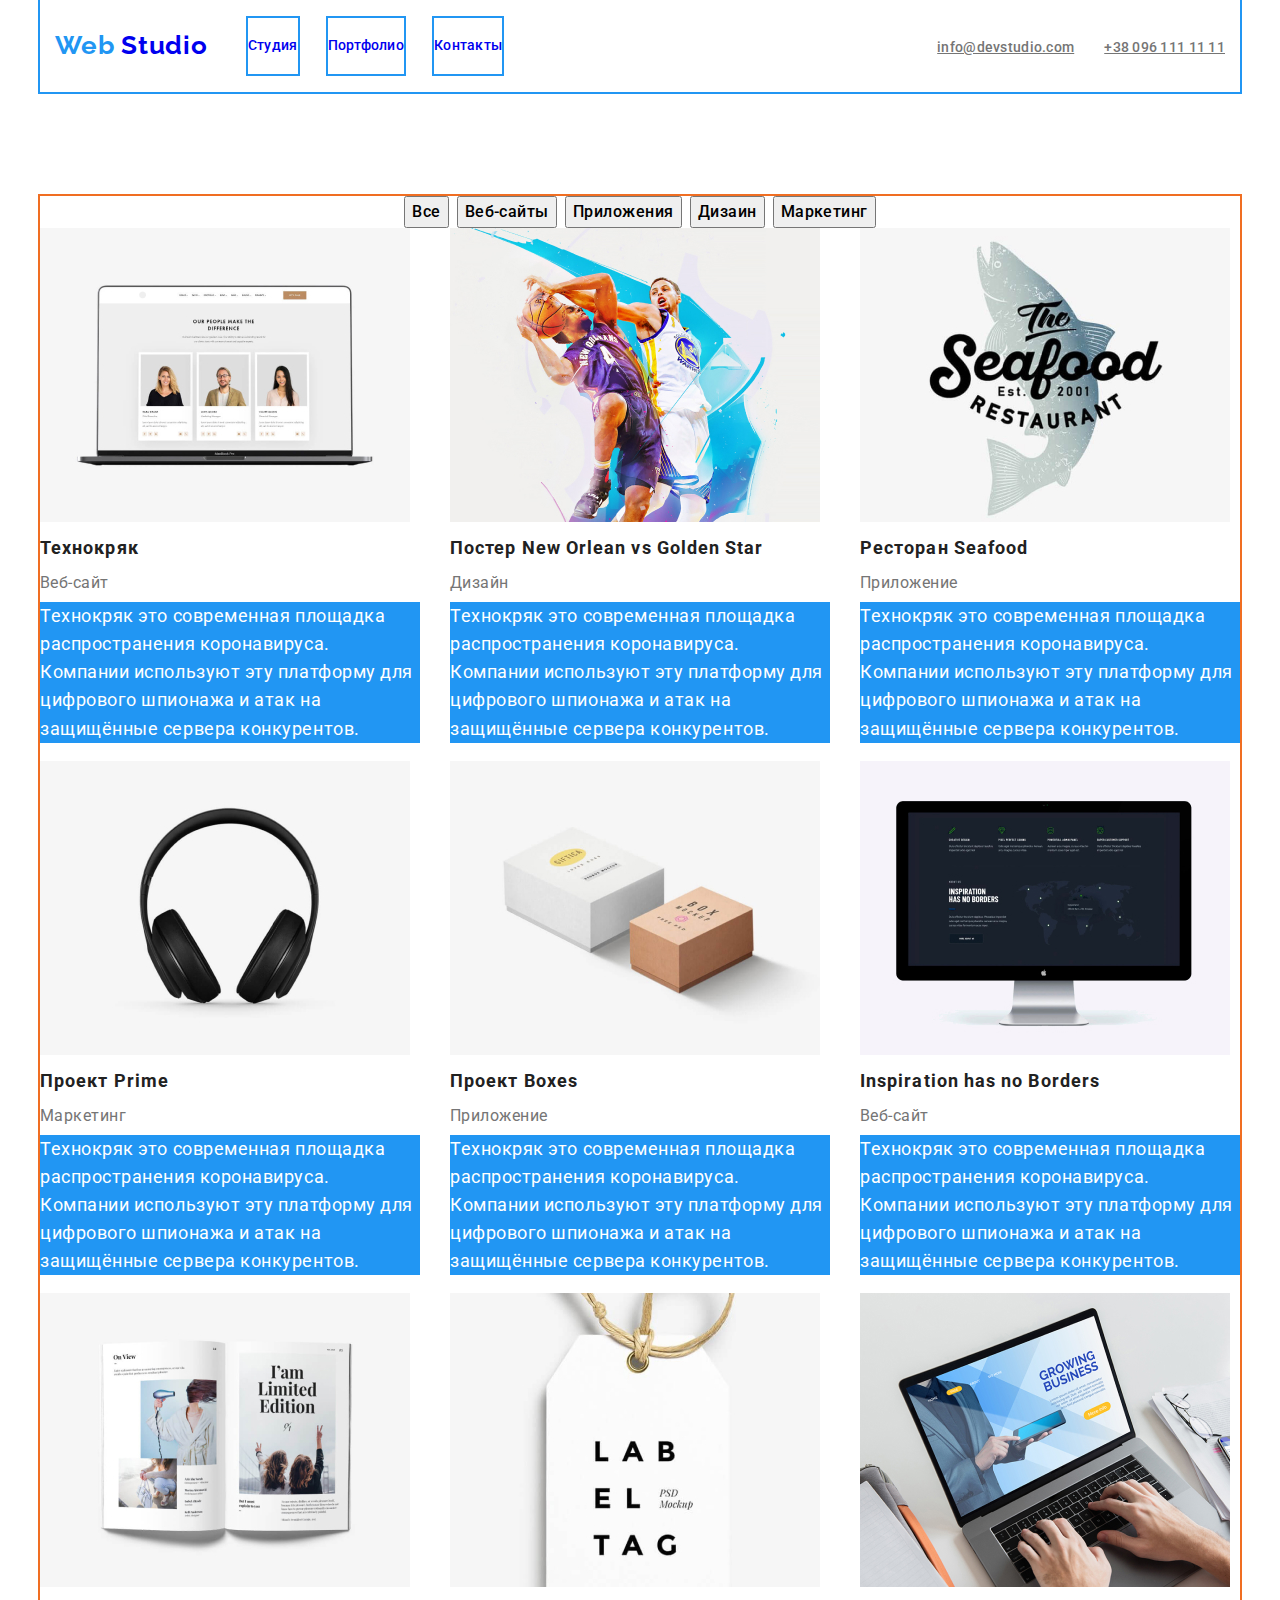
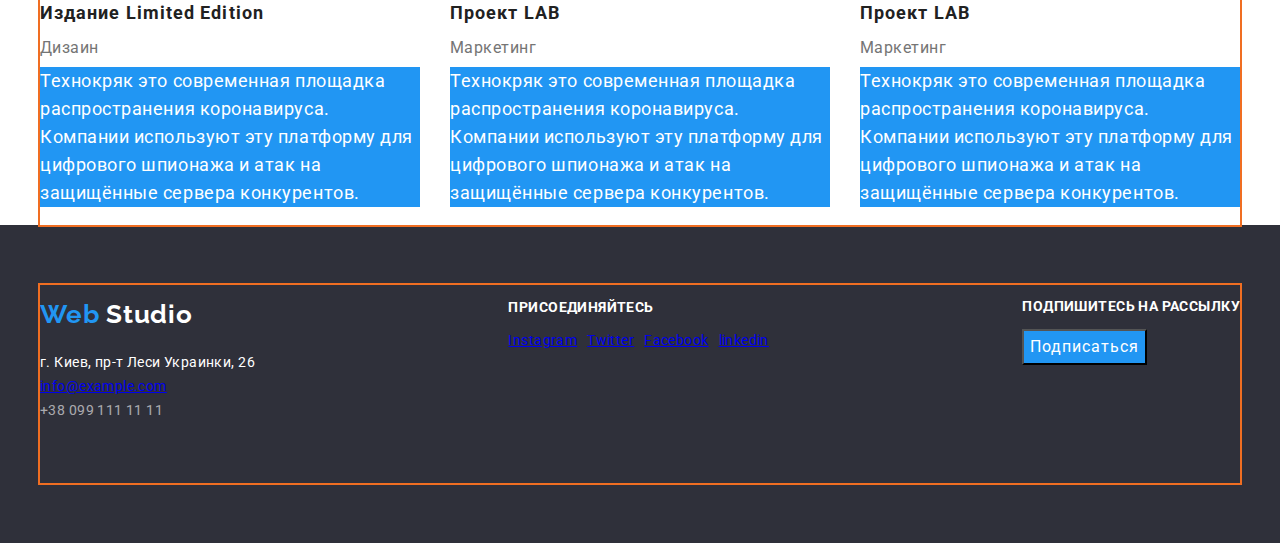
==== portfolio.html @ 477f518a "+" ====
<!DOCTYPE html>
<html lang="ru">
  <head>
    <meta charset="UTF-8" />
    <meta name="viewport" content="width=, initial-scale=1.0" />
    <title>Портфолио</title>
    <link rel="stylesheet" href="./css/portfoliostyles.css" />
    <link rel="stylesheet" href="./css/normalize.css" />
    <link
      href="https://fonts.googleapis.com/css2?family=Raleway:wght@400;700&family=Roboto:wght@400;500;700&display=swap"
      rel="stylesheet"
    />
  </head>
  <body>
    <!--Шапка сайта-->
    <header class="container-heder">
      <div class="main-nav">
        <nav class="nav">
          <p>
            <a href="/index.html" class="logo"><span class="logo-part">Web </span>Studio</a>
          </p>
          <ul class="menu-items flex-nav">
            <li><a href="index.html" class="menu-link">Студия</a></li>
            <li><a href="portfolio.html" class="menu-link">Портфолио</a></li>
            <li><a href="#" class="menu-link">Контакты</a></li>
          </ul>
        </nav>
        <ul class="menu-items">
          <li>
            <a class="menu-item" href="mailto:info@devstudio.com">info@devstudio.com</a>
          </li>
          <li>
            <a class="menu-item" href="tell:+380961111111">+38 096 111 11 11</a>
          </li>
        </ul>
      </div>
      
    </header>
    <!--Портфолио-->
    <main>
      <section class="section">
        <h1 class="caption">Портфолио</h1>
        <div class="container">
             <ul class="menu-button container-filter">
                <li><button class="btn" type="button">Все</button></li>
                <li><button class="btn" type="button">Веб-сайты</button></li>
                <li><button class="btn" type="button">Приложения</button></li>
                <li><button class="btn" type="button">Дизаин</button></li>
                <li><button class="btn" type="button">Маркетинг</button></li>
                </ul>
  
          <ul class="container-list">
            <li class="container-li">
              <a href="#"><img src="./images/img1.jpg" alt="фото1 специалистов" width="370" /></a>
              <h2 class="title">Технокряк</h2>
              <p class="subtitle">Веб-сайт</p>
              <p class="text">
                Технокряк это современная площадка распространения коронавируса.
                Компании используют эту платформу для цифрового шпионажа и атак на
                защищённые сервера конкурентов.
              </p>
            </li>
            <li class="container-li">
              <a href="#"><img src="./images/img2.jpg" alt="фото2 баскетболисты" width="370" /></a>
              <h2 class="title">Постер New Orlean vs Golden Star</h2>
              <p class="subtitle">Дизайн</p>
              <p class="text">
                Технокряк это современная площадка распространения коронавируса.
                Компании используют эту платформу для цифрового шпионажа и атак на
                защищённые сервера конкурентов.
              </p>
            </li>
            <li class="container-li">
              <a href="#"><img src="./images/img3.jpg" alt="фото3 seafood" width="370" /></a>
              <h2 class="title">Ресторан Seafood</h2>
              <p class="subtitle">Приложение</p>
              <p class="text">
                Технокряк это современная площадка распространения коронавируса.
                Компании используют эту платформу для цифрового шпионажа и атак на
                защищённые сервера конкурентов.
              </p></a>
            </li>
            <li class="container-li">
              <img src="./images/img4.jpg" alt="фото4 наушники" width="370" />
              <h2 class="title">Проект Prime</h2>
              <p class="subtitle">Маркетинг</p>
              <p class="text">
                Технокряк это современная площадка распространения коронавируса.
                Компании используют эту платформу для цифрового шпионажа и атак на
                защищённые сервера конкурентов.
              </p>
            </li>
            <li class="container-li">
              <img src="./images/img5.jpg" alt="фото5 две коробки" width="370" />
              <h2 class="title">Проект Boxes</h2>
              <p class="subtitle">Приложение</p>
              <p class="text">
                Технокряк это современная площадка распространения коронавируса.
                Компании используют эту платформу для цифрового шпионажа и атак на
                защищённые сервера конкурентов.
              </p>
            </li>
            <li class="container-li">
              <img src="./images/img6.jpg" alt="фото6 открыт сайт на мониторе" width="370" />
              <h2 class="title">Inspiration has no Borders</h2>
              <p class="subtitle">Веб-сайт</p>
              <p class="text">
                Технокряк это современная площадка распространения коронавируса.
                Компании используют эту платформу для цифрового шпионажа и атак на
                защищённые сервера конкурентов.
              </p>
            </li>
            <li class="container-li">
              <img src="./images/img7.jpg" alt="журнал Limited Edition" width="370" />
              <h2 class="title">Издание Limited Edition</h2>
              <p class="subtitle">Дизаин</p>
              <p class="text">
                Технокряк это современная площадка распространения коронавируса.
                Компании используют эту платформу для цифрового шпионажа и атак на
                защищённые сервера конкурентов.
              </p>
            </li>
        
            <li class="container-li">
              <img src="./images/img8.jpg" alt="реклама" width="370" />
              <h2 class="title">Проект LAB</h2>
              <p class="subtitle">Маркетинг</p>
              <p class="text">
                Технокряк это современная площадка распространения коронавируса.
                Компании используют эту платформу для цифрового шпионажа и атак на
                защищённые сервера конкурентов.
              </p>
            </li>
            <li class="container-li">
              <img src="./images/img9.jpg" alt="открыт ноутбук" width="370" />
              <h2 class="title">Проект LAB</h2>
              <p class="subtitle">Маркетинг</p>
              <p class="text">
                Технокряк это современная площадка распространения коронавируса.
                Компании используют эту платформу для цифрового шпионажа и атак на
                защищённые сервера конкурентов.
              </p>
            </li>
          </ul>
        
        </div>
      </section>
            
    </main>
    <!--Подвал-->
    <footer class="footer">
      <div class="container">
            <div class="footer-blok">
              <p>
                <a href="/index.html" class="logo-footer"><span class="logo-footerpart">Web </span>Studio</a></p>
              <address class="address">
                <ul class="block-padding">
                  <li class="contacts"><a href=""></a>г. Киев, пр-т Леси Украинки, 26</li>
                  <li class="contacts-item"><a href="mailto:info@example.com">info@example.com</a></li>
                  <li class="contacts-item"><a href="tel:+380991111111"></a>+38 099 111 11 11</li>
                </ul>
              </address>
            </div>
            <div class="footer-blok">
              <p class="heder-social">присоединяйтесь</p>
              <ul class="footer-social block-padding">
                <li class="link-items">
                  <a href="www.instagram.com" aria-label="ссылка на инстаграм">Instagram</a>
                </li>
                <li class="link-items">
                  <a href="www.twitter.com " aria-label="ссылка на Твитер">Twitter</a>
                </li>
                <li class="link-items">
                  <a href="www.facebook.com " aria-label="ссылка на Фейсбук">Facebook</a>
                </li>
                <li class="link-items">
                  <a href="www.linkedin.com" aria-label="ссылка на Линкен дин">linkedin</a>
                </li>
              </ul>
            </div>
            <div class="footer-blok">
              <p class="aside">Подпишитесь на рассылку</p>
              <button class="button">Подписаться</button>
            </div>
      </div>   
    </footer>
  </body>
</html>
---- css/portfoliostyles.css ----
html {
  box-sizing: border-box;
}
*,
*::before,
*::after{
  box-sizing: inherit;
}

h1,
h2,
h3 {
  margin-top: 0;
  margin-bottom: 0;
}

/*навигация*/
 .container-heder {
  width: 1200px;
  padding: 0 15px;
  margin: 0 auto;
  outline: 2px solid #2196f3;
  
}
.nav {
  display: flex;
  align-items: center;
}
.main-nav {
  display: flex;
  align-items: center;
}
.menu-items{
    display: flex;
    align-items: center;
    margin-left: auto;
    list-style: none;
}

.flex-nav {
    display: flex;
}
.flex-nav li + li {
 margin-left: 50px;
}
.flex-nav li {
outline: 2px solid #2196f3;
}
.menu-link {
  display: block;
  padding-top: 20px;
  padding-bottom: 20px;
  }

  .menu-items {
    display: flex;
      }
  .menu-items li + li {
 margin-left: 30px;
  }
  .menu-button li + li {
    margin-left: 8px;
    list-style: none;

  
  }
  
 /*.menu-main{
   display: flex;
   list-style: none;
 }
  .menu-main li + li {
 margin-left: 30px;
}


/*<!--Флекс оформление-->*/
.container {
  width: 1200px;
  margin-left: auto;
  margin-right: auto;
  outline: 2px solid #f06e22;
}
   
.section {
  /*padding: 94px 0;
  background-color: rgb(195, 226, 187); */
}

.container-filter {
  display: flex;
  justify-content: center;
  margin-bottom: 50px;
  list-style: none;
 margin: 0;
padding: 0;
  

}
.button:not(:last-child) {
  margin-right: 8px
  border-radius: 4px;
}
/*блоки*/

.container-list {
  display: flex;
  flex-wrap: wrap;
  margin: 0;
  padding: 0;
}
.container-li {
  display: block;
 margin-right: 30px;
  width: calc((100% - 60px) / 3); 
 /* width: 370px;
   margin-right: 30px; 
  /*margin-bottom: 30px;*/
   
}
.container-li:nth-child(3n+0) {
  margin-right: 0;
}
/*футер*/
.footer {
  background-color: #2f303a;
  padding: 60px 0;}

.footer > .container {
  display: flex;
  justify-content: space-between;
}
.footer-block > a.logo {
    display: inline-block;
    margin-top: 60px;
  }

.address {
  margin-top: 20px;
    margin-bottom: 60px;
    list-style: none;
}

.address .contacts {
  color: var(--part-txt-color);
  list-style: none;
  margin-top: 9px;
  padding: 0;
}
.block-padding{
  padding-left: 0;
  padding-right: 0;
}

.footer-block >.heder-social{
  display: flex;
  justify-content: space-evenly;
  text-transform: uppercase;
  font-size: 14px;
  margin-top: 72px;
  margin-bottom: 20px;
}

.footer-social  {
  display: flex;
   list-style: none;

}
.link-items:not(:last-child) {
    margin-right: 10px;
  }


:root {
   --main-txt-color: #212121;
   --part-txt-color: #ffffff;
  --accent-color: #2196f3;
  --accent-bg-color: #2196f3;
  --main-bg-color: #ffffff;
  --sec-txt-color: #757575;
  --features-bg-color: #f5f4fa;
  --footer-bg-color: #2f303a;
}


body {
  font-family: "Roboto", sans-serif;
  font-size: 18px;
  line-height: 1.56;
  letter-spacing: 0.03em;
  color: var(--main-txt-color);
  background: var(--main-bg-color);
}
.caption {
  color: var(--part-txt-color);
;
}
.logo{
font-family: "Raleway", sans-serif;
font-style: normal;
font-weight: bold;
font-size: 26px;
line-height: 1.19;
letter-spacing: 0.03em;
text-decoration: none;
}
.logo-part {
  color: var(--accent-color);
}

.menu-link {
  font-style: normal;
  font-weight: 500;
  font-size: 14px;
  line-height: 1.14;
  letter-spacing: 0.02em;
  text-decoration: none;
}
.menu-list {
  list-style: none;
}
.menu-item {
font-style: normal;
font-weight: 500;
font-size: 14px;
line-height: 1.14px;
letter-spacing: 0.02em; 
color: var(--sec-txt-color);
  }
  .menu-item:focus,
  .menu-item:hover {
  color:  var(--accent-color);
  }

.menu-link:focus,
.menu-link:hover {
  color:  var(--accent-color);
  }
.btn:hover,
 .btn:focus{background:var(--accent-bg-color);
color: var(--features-bg-color);}


  .btn{
font-style: normal;
font-weight: 500;
font-size: 16px;
line-height: 1.62;
text-align: center;
letter-spacing: 0.03em;
}


.title {
font-style: normal;
font-weight: bold;
font-size: 18px;
line-height: 2;
letter-spacing: 0.06em;
text-decoration: none;
}
.subtitle {
font-style: normal;
font-weight: normal;
font-size: 16px;
line-height: 1.88px;
letter-spacing: 0.03em;
color: var(--sec-txt-color);
text-decoration: none;

}
.text { 
font-style: normal;
font-weight: normal;
font-size: 18px;
line-height: 1.56;
letter-spacing: 0.03em;
text-decoration: none;
color: var(--part-txt-color);
background: var(--accent-bg-color)

}
.footer{
font-style: normal;
font-weight: normal;
font-size: 14px;
line-height: 1.71;
letter-spacing: 0.03em;
background:var(--footer-bg-color);
} 

.logo-footer{
font-family: "Raleway", sans-serif;
font-style: normal;
font-weight: bold;
font-size: 26px;
line-height: 1.19;
letter-spacing: 0.03em;
text-decoration: none;
color:var(--part-txt-color)
}
.logo-footerpart {
  color: var(--accent-color);
}

.contacts {
font-style: normal;
color:var(--part-txt-color);
}

.contacts-item {
  text-decoration: none;
    list-style: none;
  font-style: normal;
  color: rgba(255, 255, 255, 0.6);
}

.heder-social{
font-family: Roboto;
font-style: normal;
font-weight: bold;
font-size: 14px;
line-height: 16px;
letter-spacing: 0.03em;
text-transform: uppercase;
color: var(--part-txt-color);
}

.aside {
font-weight: bold;
line-height: 1.14;
text-transform: uppercase;
color: var(--part-txt-color);
}

.button {
 font-size: 16px;
line-height: 1.87;
display: flex;
align-items: center;
text-align: center;
letter-spacing: 0.06em;
color: var(--part-txt-color);
background:var(--accent-bg-color);
}
.button:focus,
.button:hover
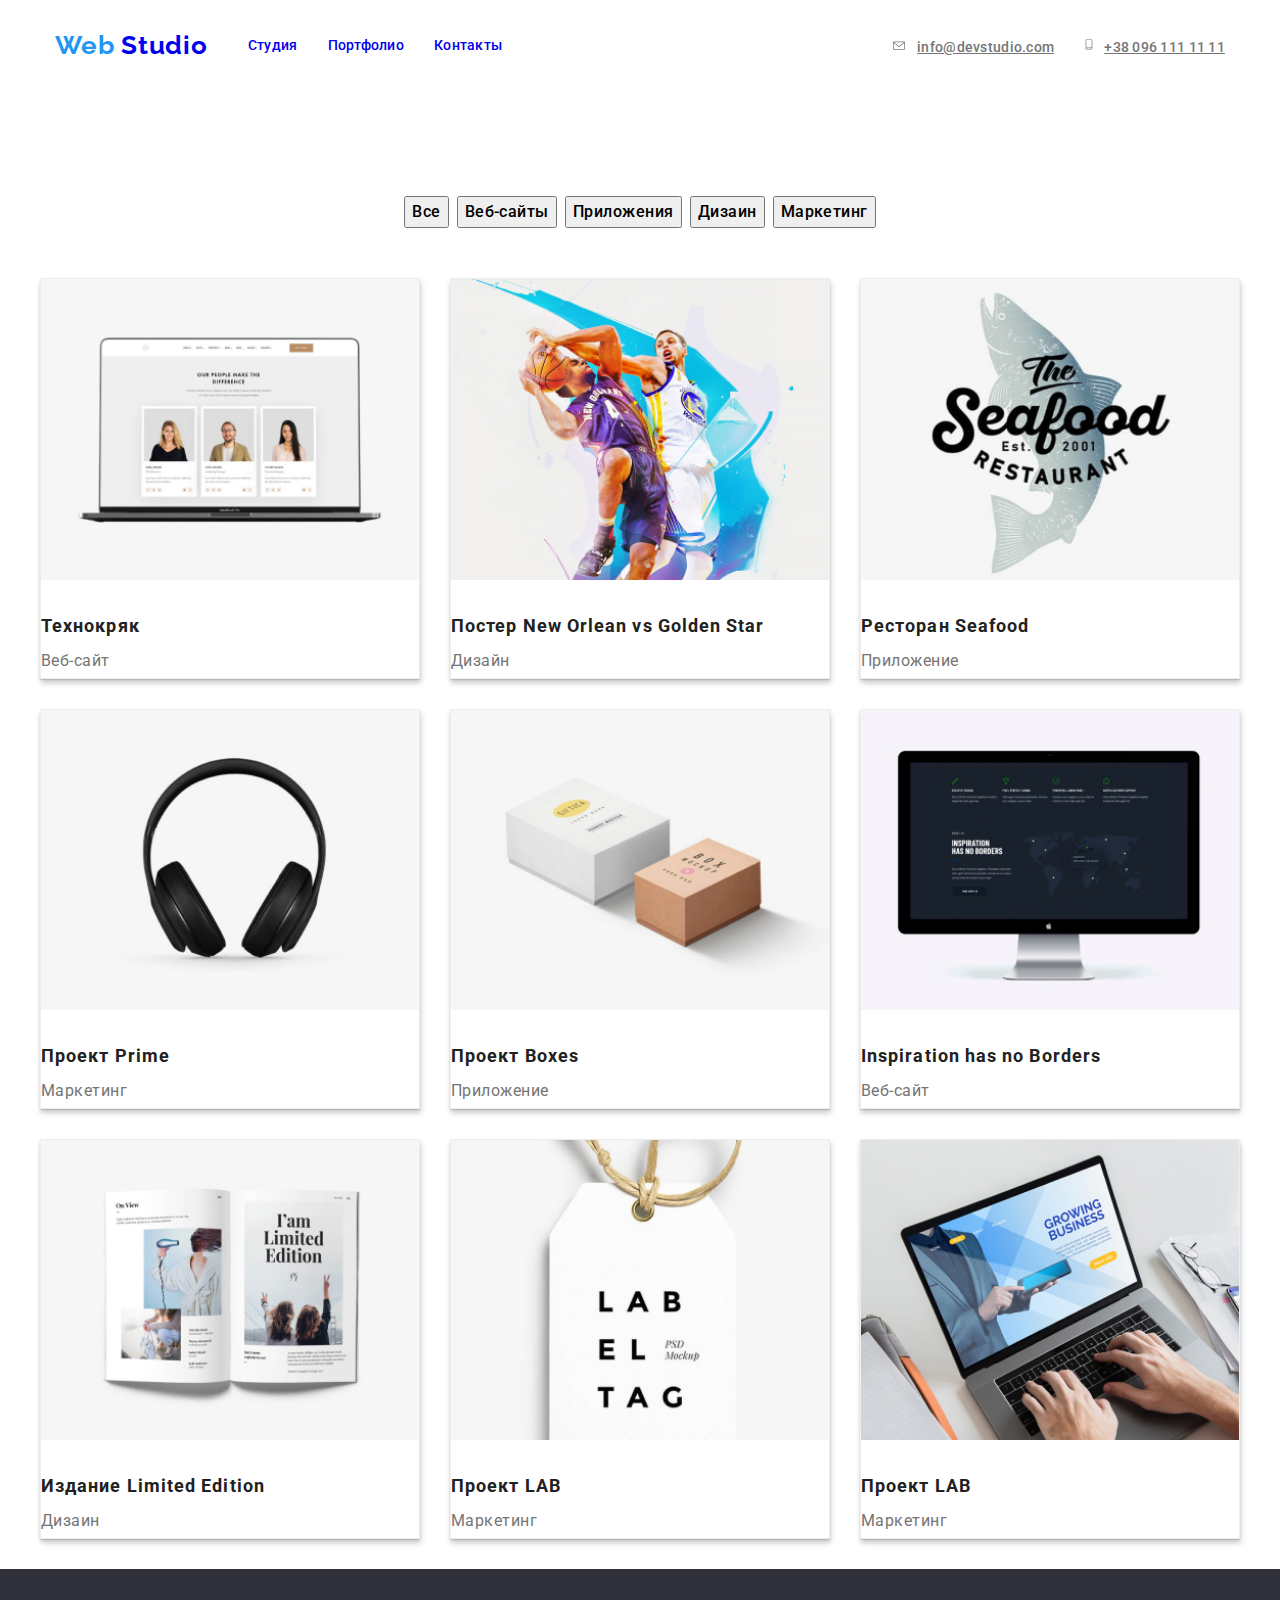
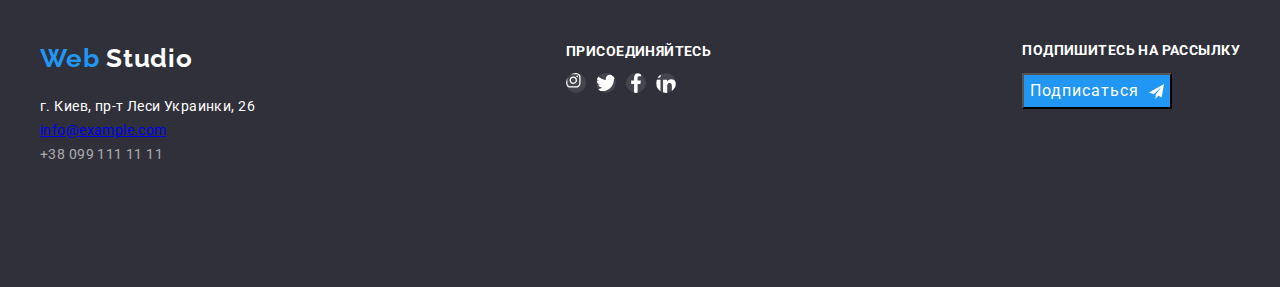
==== commit dd07931c: "+" ====
--- a/portfolio.html
+++ b/portfolio.html
@@ -27,12 +27,24 @@
         </nav>
         <ul class="menu-items">
           <li>
-            <a class="menu-item" href="mailto:info@devstudio.com">info@devstudio.com</a>
-          </li>
-          <li>
-            <a class="menu-item" href="tell:+380961111111">+38 096 111 11 11</a>
-          </li>
+            <a class="menu-item " href="mailto:info@devstudio.com"
+           >
+           <svg class="icon-mail"  width="16" height="12">
+             <use href="./images/дз4/sprite.svg#icon-envelope"></use>
+           </svg>info@devstudio.com
+           </a>
+         
+       </li>
+       <li>
+         <a class="menu-item" href="tell:+380961111111">
+           <svg class="icon-smartphone"  width="10" height="15">
+             <use href="./images/дз4/sprite.svg#icon-smartphone"></use>
+           </svg>+38 096 111 11 11
+         </a>
+       </li>
+
         </ul>
+        
       </div>
       
     </header>
@@ -51,17 +63,19 @@
   
           <ul class="container-list">
             <li class="container-li">
-              <a href="#"><img src="./images/img1.jpg" alt="фото1 специалистов" width="370" /></a>
+              <a href="#"><img src="./images/img1.jpg" alt="фото1 специалистов" width="100%" /></a>
+              <div class="block-text"></div>
               <h2 class="title">Технокряк</h2>
               <p class="subtitle">Веб-сайт</p>
-              <p class="text">
-                Технокряк это современная площадка распространения коронавируса.
-                Компании используют эту платформу для цифрового шпионажа и атак на
-                защищённые сервера конкурентов.
-              </p>
-            </li>
-            <li class="container-li">
-              <a href="#"><img src="./images/img2.jpg" alt="фото2 баскетболисты" width="370" /></a>
+               <p class="text">
+                Технокряк это современная площадка распространения коронавируса.
+                Компании используют эту платформу для цифрового шпионажа и атак на
+                защищённые сервера конкурентов.
+              </p>
+                          
+            </li>
+            <li class="container-li">
+              <a href="#"><img src="./images/img2.jpg" alt="фото2 баскетболисты" width="100%" /></a>
               <h2 class="title">Постер New Orlean vs Golden Star</h2>
               <p class="subtitle">Дизайн</p>
               <p class="text">
@@ -71,7 +85,7 @@
               </p>
             </li>
             <li class="container-li">
-              <a href="#"><img src="./images/img3.jpg" alt="фото3 seafood" width="370" /></a>
+              <a href="#"><img src="./images/img3.jpg" alt="фото3 seafood" width="100%" /></a>
               <h2 class="title">Ресторан Seafood</h2>
               <p class="subtitle">Приложение</p>
               <p class="text">
@@ -81,7 +95,7 @@
               </p></a>
             </li>
             <li class="container-li">
-              <img src="./images/img4.jpg" alt="фото4 наушники" width="370" />
+              <img src="./images/img4.jpg" alt="фото4 наушники" width="100%" />
               <h2 class="title">Проект Prime</h2>
               <p class="subtitle">Маркетинг</p>
               <p class="text">
@@ -91,7 +105,7 @@
               </p>
             </li>
             <li class="container-li">
-              <img src="./images/img5.jpg" alt="фото5 две коробки" width="370" />
+              <img src="./images/img5.jpg" alt="фото5 две коробки" width="100%" />
               <h2 class="title">Проект Boxes</h2>
               <p class="subtitle">Приложение</p>
               <p class="text">
@@ -101,7 +115,7 @@
               </p>
             </li>
             <li class="container-li">
-              <img src="./images/img6.jpg" alt="фото6 открыт сайт на мониторе" width="370" />
+              <img src="./images/img6.jpg" alt="фото6 открыт сайт на мониторе" width="100%" />
               <h2 class="title">Inspiration has no Borders</h2>
               <p class="subtitle">Веб-сайт</p>
               <p class="text">
@@ -111,7 +125,7 @@
               </p>
             </li>
             <li class="container-li">
-              <img src="./images/img7.jpg" alt="журнал Limited Edition" width="370" />
+              <img src="./images/img7.jpg" alt="журнал Limited Edition" width="100%" />
               <h2 class="title">Издание Limited Edition</h2>
               <p class="subtitle">Дизаин</p>
               <p class="text">
@@ -122,7 +136,7 @@
             </li>
         
             <li class="container-li">
-              <img src="./images/img8.jpg" alt="реклама" width="370" />
+              <img src="./images/img8.jpg" alt="реклама" width="100%" />
               <h2 class="title">Проект LAB</h2>
               <p class="subtitle">Маркетинг</p>
               <p class="text">
@@ -132,7 +146,7 @@
               </p>
             </li>
             <li class="container-li">
-              <img src="./images/img9.jpg" alt="открыт ноутбук" width="370" />
+              <img src="./images/img9.jpg" alt="открыт ноутбук" width="100%" />
               <h2 class="title">Проект LAB</h2>
               <p class="subtitle">Маркетинг</p>
               <p class="text">
@@ -165,22 +179,36 @@
               <p class="heder-social">присоединяйтесь</p>
               <ul class="footer-social block-padding">
                 <li class="link-items">
-                  <a href="www.instagram.com" aria-label="ссылка на инстаграм">Instagram</a>
-                </li>
-                <li class="link-items">
-                  <a href="www.twitter.com " aria-label="ссылка на Твитер">Twitter</a>
-                </li>
-                <li class="link-items">
-                  <a href="www.facebook.com " aria-label="ссылка на Фейсбук">Facebook</a>
-                </li>
-                <li class="link-items">
-                  <a href="www.linkedin.com" aria-label="ссылка на Линкен дин">linkedin</a>
+                  <a href="soc-footer">
+                    <svg class="icon-soc-footer"  width="20" height="20" >
+                      <use href="./images/дз4/sprite.svg#icon-instagram"></use>
+                    </svg>
+                  </a>
+                </li>
+                <li class="link-items">
+                  <a href="soc-footer">
+                    <svg class="icon-soc-footer"  width="20" height="20" >
+                      <use href="./images/дз4/sprite.svg#icon-tvitter"></use>
+                    </svg>
+                </li>
+                <li class="link-items">
+                  <a href="social-footer">
+                    <svg class="icon-soc-footer"  width="20" height="20" >
+                      <use href="./images/дз4/sprite.svg#icon-facebook"></use>
+                    </svg>
+                </li>
+                <li class="link-items">
+                  <a href="soc-footer">
+                    <svg class="icon-soc-footer"  width="20" height="20" >
+                      <use href="./images/дз4/sprite.svg#icon-linkedin"></use>
+                    </svg>
+                  </a>
                 </li>
               </ul>
             </div>
             <div class="footer-blok">
               <p class="aside">Подпишитесь на рассылку</p>
-              <button class="button">Подписаться</button>
+              <button class="button fly">Подписаться</button>
             </div>
       </div>   
     </footer>
--- a/css/portfoliostyles.css
+++ b/css/portfoliostyles.css
@@ -1,3 +1,91 @@
+
+/*домашнее задание 4*/
+/*контакты в шапке*/
+
+.menu-item {
+  color: #757575;
+ fill: #757575;
+}
+
+.menu-item:focus,
+.menu-item:hover {
+ color:  #2196f3;
+ fill:  #2196f3;
+}
+
+
+ .icon-mail {
+ margin-right: 10px;
+ width: 16px;
+ height: 12px;
+ fill: currentColor;
+ }
+
+
+ .icon-smartphone{
+ margin-right: 10px;
+ width: 10px;
+ height: 15px;
+ fill: currentColor;
+ }
+
+
+/*Портфолио*/
+.container-li {
+margin-bottom: 30px;
+border: 1px solid #EEEEEE;
+box-shadow: 0px 1px 1px rgba(0, 0, 0, 0.12), 0px 4px 4px rgba(0, 0, 0, 0.06), 1px 4px 6px rgba(0, 0, 0, 0.16)
+}
+
+
+.img {
+  display: block;
+  max-width: 100%;
+  height: auto;
+}
+
+/*соцсети футер*/
+.soc-footer{
+  display: flex;
+width: 44px;
+height: 44px;
+}
+
+
+.icon-soc-footer {
+  background-color: rgba(255, 255, 255, 0.1);
+  fill: #ffffff;
+  border-radius: 50%;
+  justify-content: center;
+  align-items: center;
+}
+
+.icon-soc-footer:hover,
+.icon-soc-footer:focus {
+background-color: var(--accent-color);
+}
+/*кнопка футер*/
+ .fly::after {
+   display:inline-block;
+   content: "";
+   width: 15px;
+   height: 15px;
+   margin-left: 10px;
+   background-image: url(../images/дз4/fly.svg);
+   background-size: contain;
+   background-repeat: no-repeat;
+   background-position: right;
+  
+ }
+ 
+
+
+
+
+
+
+
+
 html {
   box-sizing: border-box;
 }
@@ -19,7 +107,7 @@
   width: 1200px;
   padding: 0 15px;
   margin: 0 auto;
-  outline: 2px solid #2196f3;
+  /*outline: 2px solid #2196f3;*/
   
 }
 .nav {
@@ -44,7 +132,7 @@
  margin-left: 50px;
 }
 .flex-nav li {
-outline: 2px solid #2196f3;
+/*outline: 2px solid #2196f3;*/
 }
 .menu-link {
   display: block;
@@ -79,7 +167,7 @@
   width: 1200px;
   margin-left: auto;
   margin-right: auto;
-  outline: 2px solid #f06e22;
+  /*outline: 2px solid #f06e22;*/
 }
    
 .section {
@@ -90,10 +178,9 @@
 .container-filter {
   display: flex;
   justify-content: center;
-  margin-bottom: 50px;
   list-style: none;
- margin: 0;
-padding: 0;
+  margin: 0;
+  padding: 0;
   
 
 }
@@ -108,6 +195,7 @@
   flex-wrap: wrap;
   margin: 0;
   padding: 0;
+  margin-top: 50px;
 }
 .container-li {
   display: block;
@@ -258,6 +346,7 @@
 line-height: 2;
 letter-spacing: 0.06em;
 text-decoration: none;
+padding-top: 20px;
 }
 .subtitle {
 font-style: normal;
@@ -270,6 +359,7 @@
 
 }
 .text { 
+  display: none;
 font-style: normal;
 font-weight: normal;
 font-size: 18px;
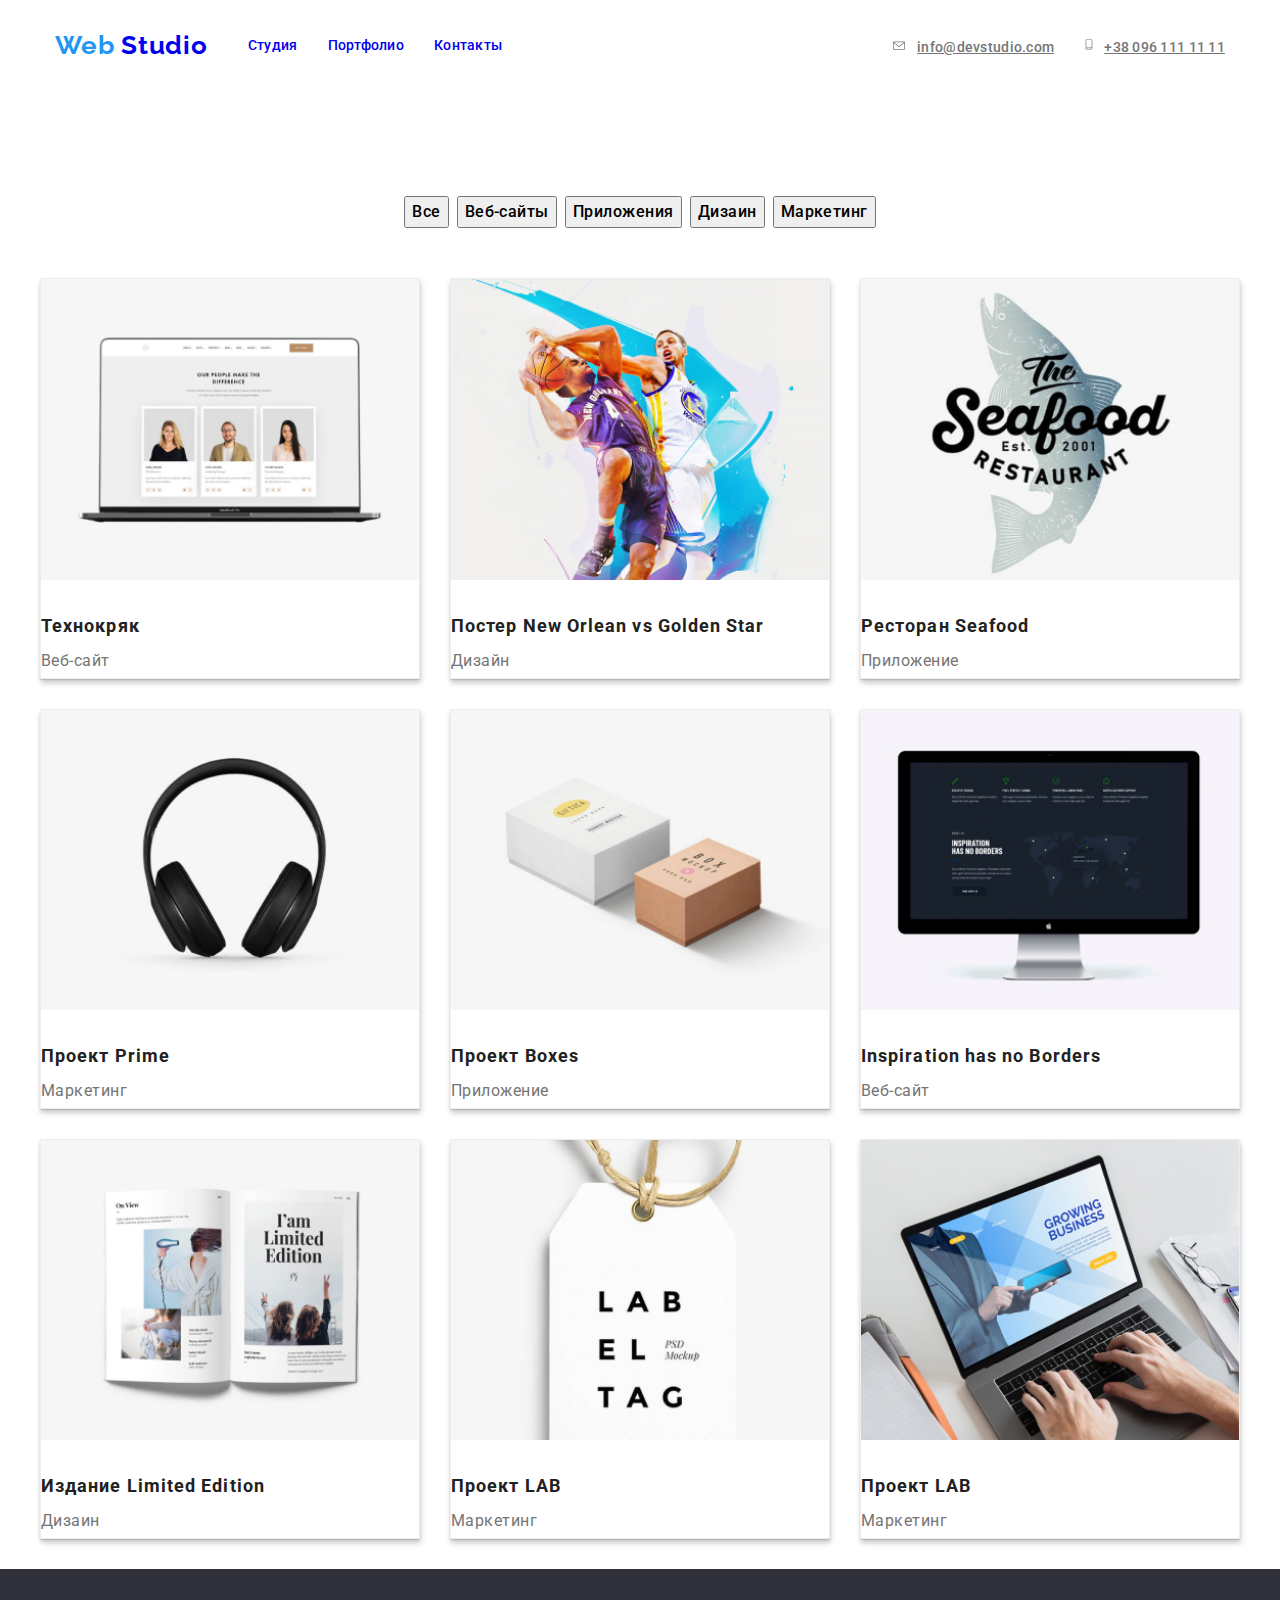
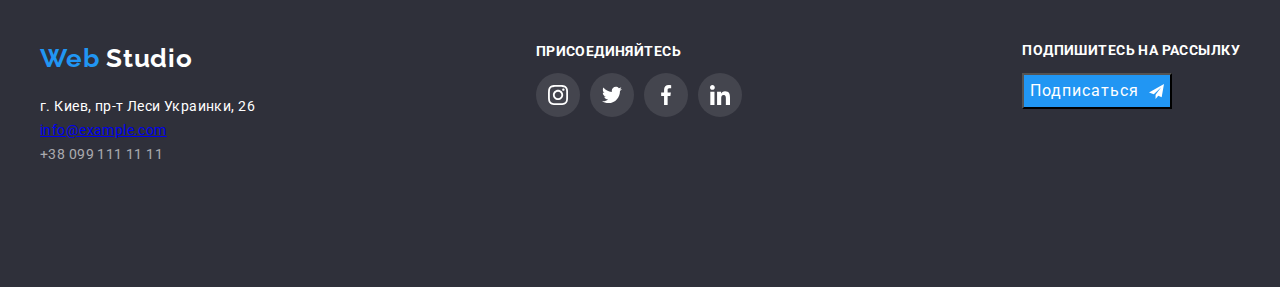
==== commit c780c315: "иконки соцсети в футере" ====
--- a/portfolio.html
+++ b/portfolio.html
@@ -179,26 +179,28 @@
               <p class="heder-social">присоединяйтесь</p>
               <ul class="footer-social block-padding">
                 <li class="link-items">
-                  <a href="soc-footer">
+                  <a href="#" class="soc-footer">
                     <svg class="icon-soc-footer"  width="20" height="20" >
                       <use href="./images/дз4/sprite.svg#icon-instagram"></use>
                     </svg>
                   </a>
                 </li>
                 <li class="link-items">
-                  <a href="soc-footer">
+                  <a href="#" class="soc-footer">
                     <svg class="icon-soc-footer"  width="20" height="20" >
                       <use href="./images/дз4/sprite.svg#icon-tvitter"></use>
                     </svg>
-                </li>
-                <li class="link-items">
-                  <a href="social-footer">
+                  </a>
+                </li>
+                <li class="link-items">
+                  <a href="" class="soc-footer">
                     <svg class="icon-soc-footer"  width="20" height="20" >
                       <use href="./images/дз4/sprite.svg#icon-facebook"></use>
                     </svg>
-                </li>
-                <li class="link-items">
-                  <a href="soc-footer">
+                  </a>
+                </li>
+                <li class="link-items">
+                  <a href="" class="soc-footer">
                     <svg class="icon-soc-footer"  width="20" height="20" >
                       <use href="./images/дз4/sprite.svg#icon-linkedin"></use>
                     </svg>
--- a/css/portfoliostyles.css
+++ b/css/portfoliostyles.css
@@ -44,26 +44,26 @@
   height: auto;
 }
 
+
 /*соцсети футер*/
-.soc-footer{
-  display: flex;
-width: 44px;
-height: 44px;
-}
-
-
-.icon-soc-footer {
+.soc-footer {
+  
+  justify-content: center;
+  align-items: center;
+  display: flex;
+  width: 44px;
+  height: 44px;
   background-color: rgba(255, 255, 255, 0.1);
   fill: #ffffff;
   border-radius: 50%;
-  justify-content: center;
-  align-items: center;
-}
-
-.icon-soc-footer:hover,
-.icon-soc-footer:focus {
+}
+
+.soc-footer:hover,
+.soc-footer:focus {
 background-color: var(--accent-color);
 }
+
+
 /*кнопка футер*/
  .fly::after {
    display:inline-block;
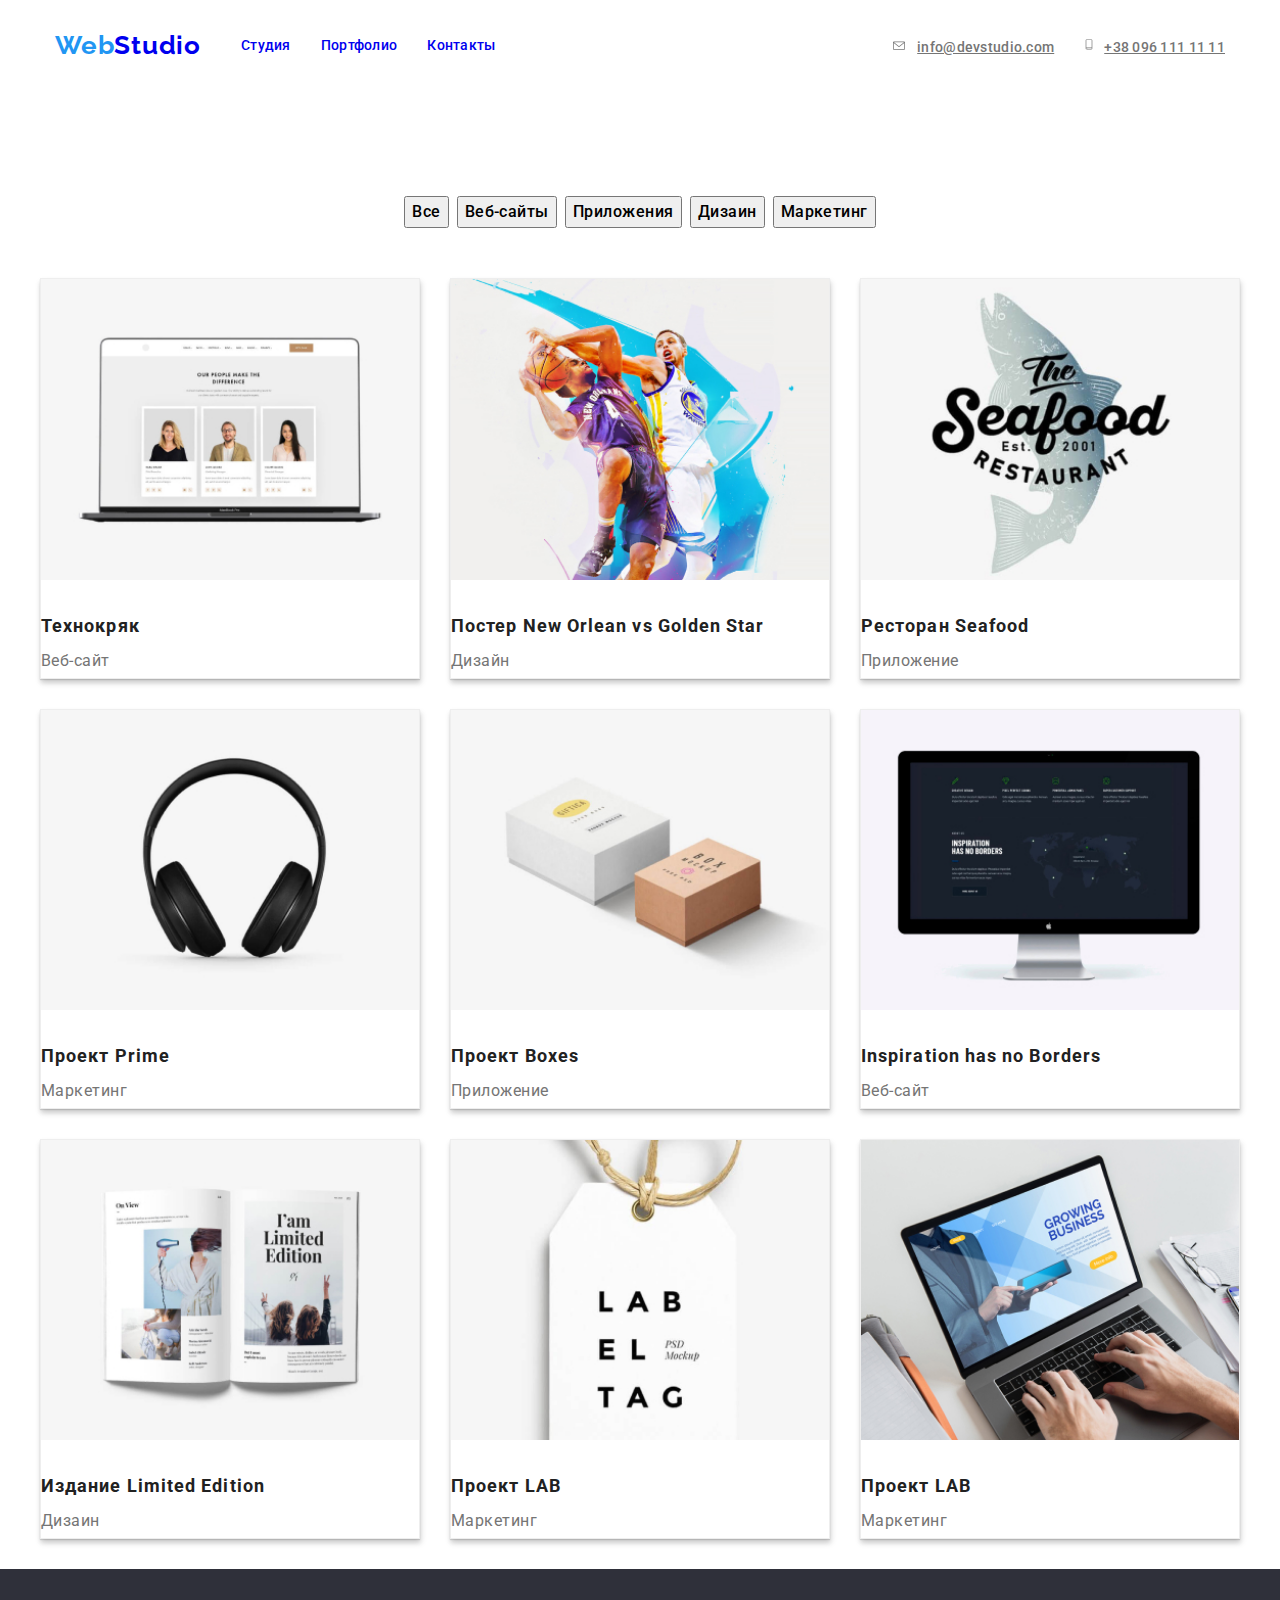
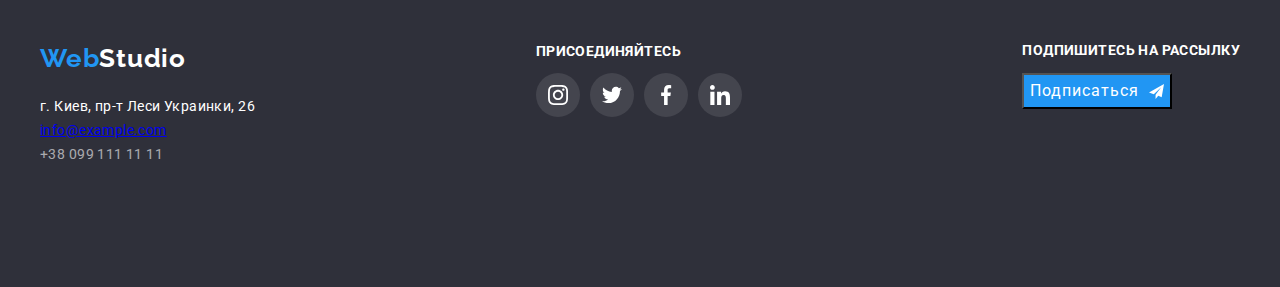
==== commit dc8c771f: "Web</span>Studio убрала пробел между словами" ====
--- a/portfolio.html
+++ b/portfolio.html
@@ -17,7 +17,7 @@
       <div class="main-nav">
         <nav class="nav">
           <p>
-            <a href="/index.html" class="logo"><span class="logo-part">Web </span>Studio</a>
+            <a href="/index.html" class="logo"><span class="logo-part">Web</span>Studio</a>
           </p>
           <ul class="menu-items flex-nav">
             <li><a href="index.html" class="menu-link">Студия</a></li>
@@ -166,7 +166,7 @@
       <div class="container">
             <div class="footer-blok">
               <p>
-                <a href="/index.html" class="logo-footer"><span class="logo-footerpart">Web </span>Studio</a></p>
+                <a href="/index.html" class="logo-footer"><span class="logo-footerpart">Web</span>Studio</a></p>
               <address class="address">
                 <ul class="block-padding">
                   <li class="contacts"><a href=""></a>г. Киев, пр-т Леси Украинки, 26</li>
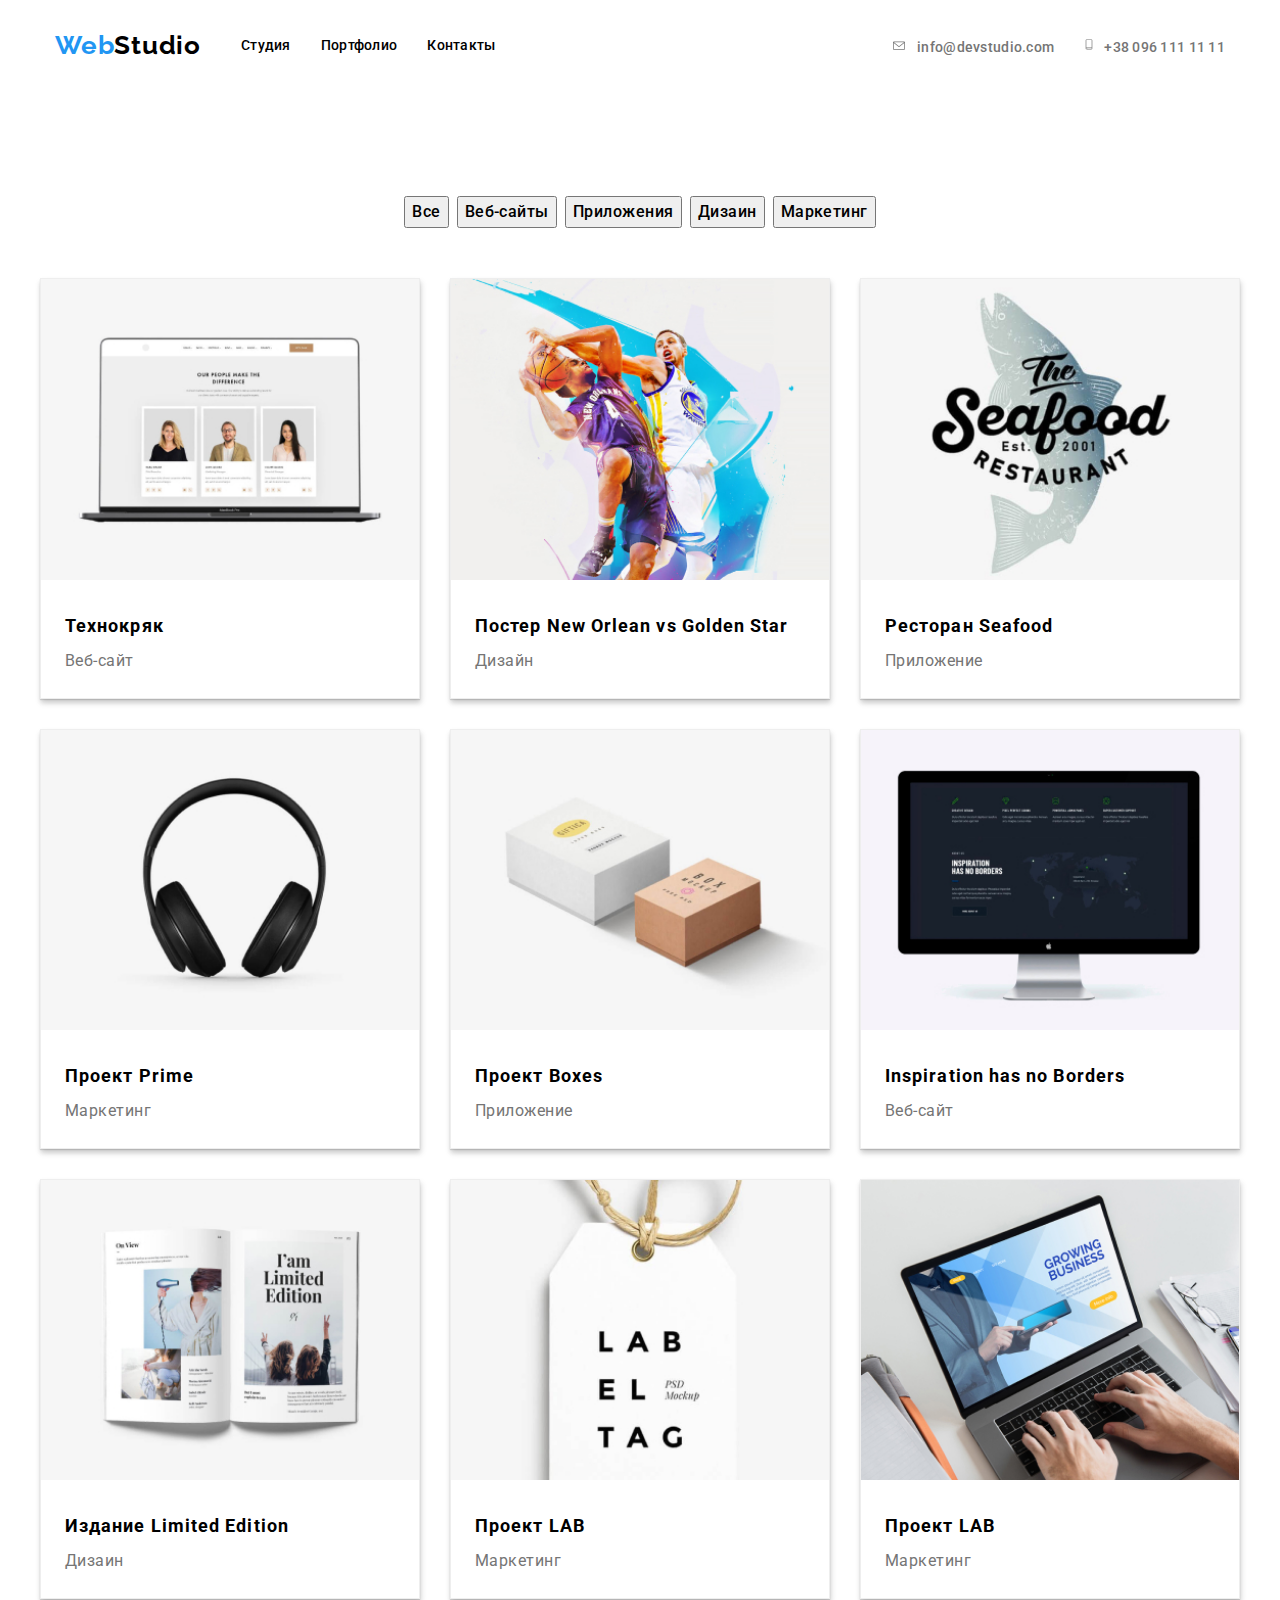
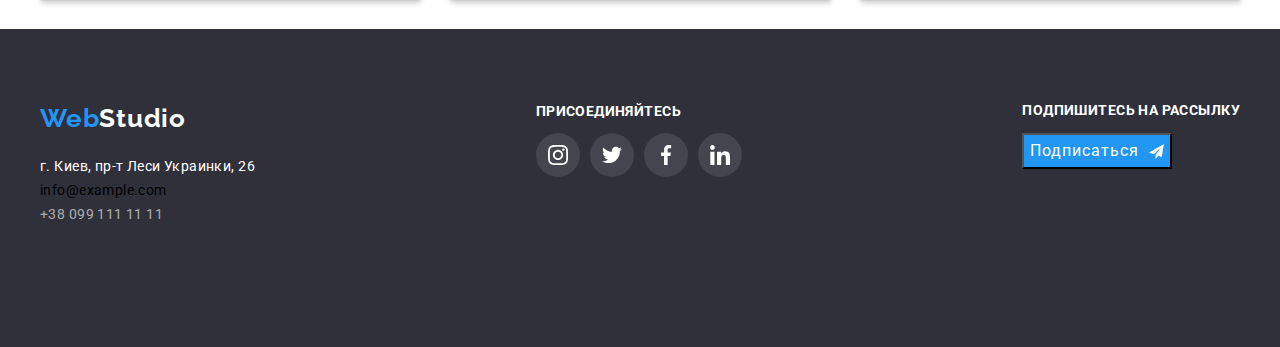
==== commit 54f9e8be: "портфолио падинги на тексте" ====
--- a/portfolio.html
+++ b/portfolio.html
@@ -63,39 +63,48 @@
   
           <ul class="container-list">
             <li class="container-li">
-              <a href="#"><img src="./images/img1.jpg" alt="фото1 специалистов" width="100%" /></a>
-              <div class="block-text"></div>
-              <h2 class="title">Технокряк</h2>
+              <a href="#"><img src="./images/img1.jpg" alt="фото1 специалистов" width="100%" />
+              <div class="block-text">
+                <h2 class="title">Технокряк</h2>
               <p class="subtitle">Веб-сайт</p>
                <p class="text">
                 Технокряк это современная площадка распространения коронавируса.
                 Компании используют эту платформу для цифрового шпионажа и атак на
                 защищённые сервера конкурентов.
               </p>
-                          
-            </li>
-            <li class="container-li">
-              <a href="#"><img src="./images/img2.jpg" alt="фото2 баскетболисты" width="100%" /></a>
-              <h2 class="title">Постер New Orlean vs Golden Star</h2>
+              </div>
+              </a>
+                                        
+            </li>
+            <li class="container-li">
+              <a href="#"><img src="./images/img2.jpg" alt="фото2 баскетболисты" width="100%" />
+              <div class="block-text">
+                <h2 class="title">Постер New Orlean vs Golden Star</h2>
               <p class="subtitle">Дизайн</p>
               <p class="text">
                 Технокряк это современная площадка распространения коронавируса.
                 Компании используют эту платформу для цифрового шпионажа и атак на
                 защищённые сервера конкурентов.
               </p>
-            </li>
-            <li class="container-li">
-              <a href="#"><img src="./images/img3.jpg" alt="фото3 seafood" width="100%" /></a>
-              <h2 class="title">Ресторан Seafood</h2>
+              </div>
+              </a>
+              </li>
+            <li class="container-li">
+              <a href="#"><img src="./images/img3.jpg" alt="фото3 seafood" width="100%" />
+                <div class="block-text">
+                <h2 class="title">Ресторан Seafood</h2>
               <p class="subtitle">Приложение</p>
               <p class="text">
                 Технокряк это современная площадка распространения коронавируса.
                 Компании используют эту платформу для цифрового шпионажа и атак на
                 защищённые сервера конкурентов.
-              </p></a>
-            </li>
-            <li class="container-li">
-              <img src="./images/img4.jpg" alt="фото4 наушники" width="100%" />
+              </p>
+              </div>
+            </a>
+            </li>
+            <li class="container-li">
+              <a href="#"><img src="./images/img4.jpg" alt="фото4 наушники" width="100%" />
+                <div class="block-text">
               <h2 class="title">Проект Prime</h2>
               <p class="subtitle">Маркетинг</p>
               <p class="text">
@@ -103,9 +112,12 @@
                 Компании используют эту платформу для цифрового шпионажа и атак на
                 защищённые сервера конкурентов.
               </p>
-            </li>
-            <li class="container-li">
-              <img src="./images/img5.jpg" alt="фото5 две коробки" width="100%" />
+                </div>
+              </a>
+            </li>
+            <li class="container-li">
+              <a href="#"><img src="./images/img5.jpg" alt="фото5 две коробки" width="100%" />
+                <div class="block-text">
               <h2 class="title">Проект Boxes</h2>
               <p class="subtitle">Приложение</p>
               <p class="text">
@@ -113,9 +125,13 @@
                 Компании используют эту платформу для цифрового шпионажа и атак на
                 защищённые сервера конкурентов.
               </p>
-            </li>
-            <li class="container-li">
-              <img src="./images/img6.jpg" alt="фото6 открыт сайт на мониторе" width="100%" />
+               </div>
+              </a>
+            </li>
+            <li class="container-li">
+              <a href="#">
+                <img src="./images/img6.jpg" alt="фото6 открыт сайт на мониторе" width="100%" />
+              <div class="block-text">
               <h2 class="title">Inspiration has no Borders</h2>
               <p class="subtitle">Веб-сайт</p>
               <p class="text">
@@ -123,9 +139,13 @@
                 Компании используют эту платформу для цифрового шпионажа и атак на
                 защищённые сервера конкурентов.
               </p>
-            </li>
-            <li class="container-li">
+              </div>
+              </a>
+              </li>
+            <li class="container-li">
+              <a href="#">
               <img src="./images/img7.jpg" alt="журнал Limited Edition" width="100%" />
+              <div class="block-text">
               <h2 class="title">Издание Limited Edition</h2>
               <p class="subtitle">Дизаин</p>
               <p class="text">
@@ -133,10 +153,14 @@
                 Компании используют эту платформу для цифрового шпионажа и атак на
                 защищённые сервера конкурентов.
               </p>
+              </div>
+              </a>
             </li>
         
             <li class="container-li">
+              <a href="#">
               <img src="./images/img8.jpg" alt="реклама" width="100%" />
+              <div class="block-text">
               <h2 class="title">Проект LAB</h2>
               <p class="subtitle">Маркетинг</p>
               <p class="text">
@@ -144,9 +168,13 @@
                 Компании используют эту платформу для цифрового шпионажа и атак на
                 защищённые сервера конкурентов.
               </p>
-            </li>
-            <li class="container-li">
+              </div>
+              </a>
+            </li>
+            <li class="container-li">
+              <a href="#">
               <img src="./images/img9.jpg" alt="открыт ноутбук" width="100%" />
+              <div class="block-text">
               <h2 class="title">Проект LAB</h2>
               <p class="subtitle">Маркетинг</p>
               <p class="text">
@@ -154,6 +182,9 @@
                 Компании используют эту платформу для цифрового шпионажа и атак на
                 защищённые сервера конкурентов.
               </p>
+              </div>
+              </a>
+
             </li>
           </ul>
         
--- a/css/portfoliostyles.css
+++ b/css/portfoliostyles.css
@@ -1,6 +1,11 @@
 
 /*домашнее задание 4*/
 /*контакты в шапке*/
+
+a {
+  text-decoration:none;
+  color: #000 
+}
 
 .menu-item {
   color: #757575;
@@ -31,6 +36,14 @@
 
 
 /*Портфолио*/
+
+.block-text{
+padding-left: 24px;
+padding-right: 24px;
+padding-bottom: 20px;
+padding-top: 20px;
+}
+
 .container-li {
 margin-bottom: 30px;
 border: 1px solid #EEEEEE;
@@ -346,7 +359,7 @@
 line-height: 2;
 letter-spacing: 0.06em;
 text-decoration: none;
-padding-top: 20px;
+
 }
 .subtitle {
 font-style: normal;
